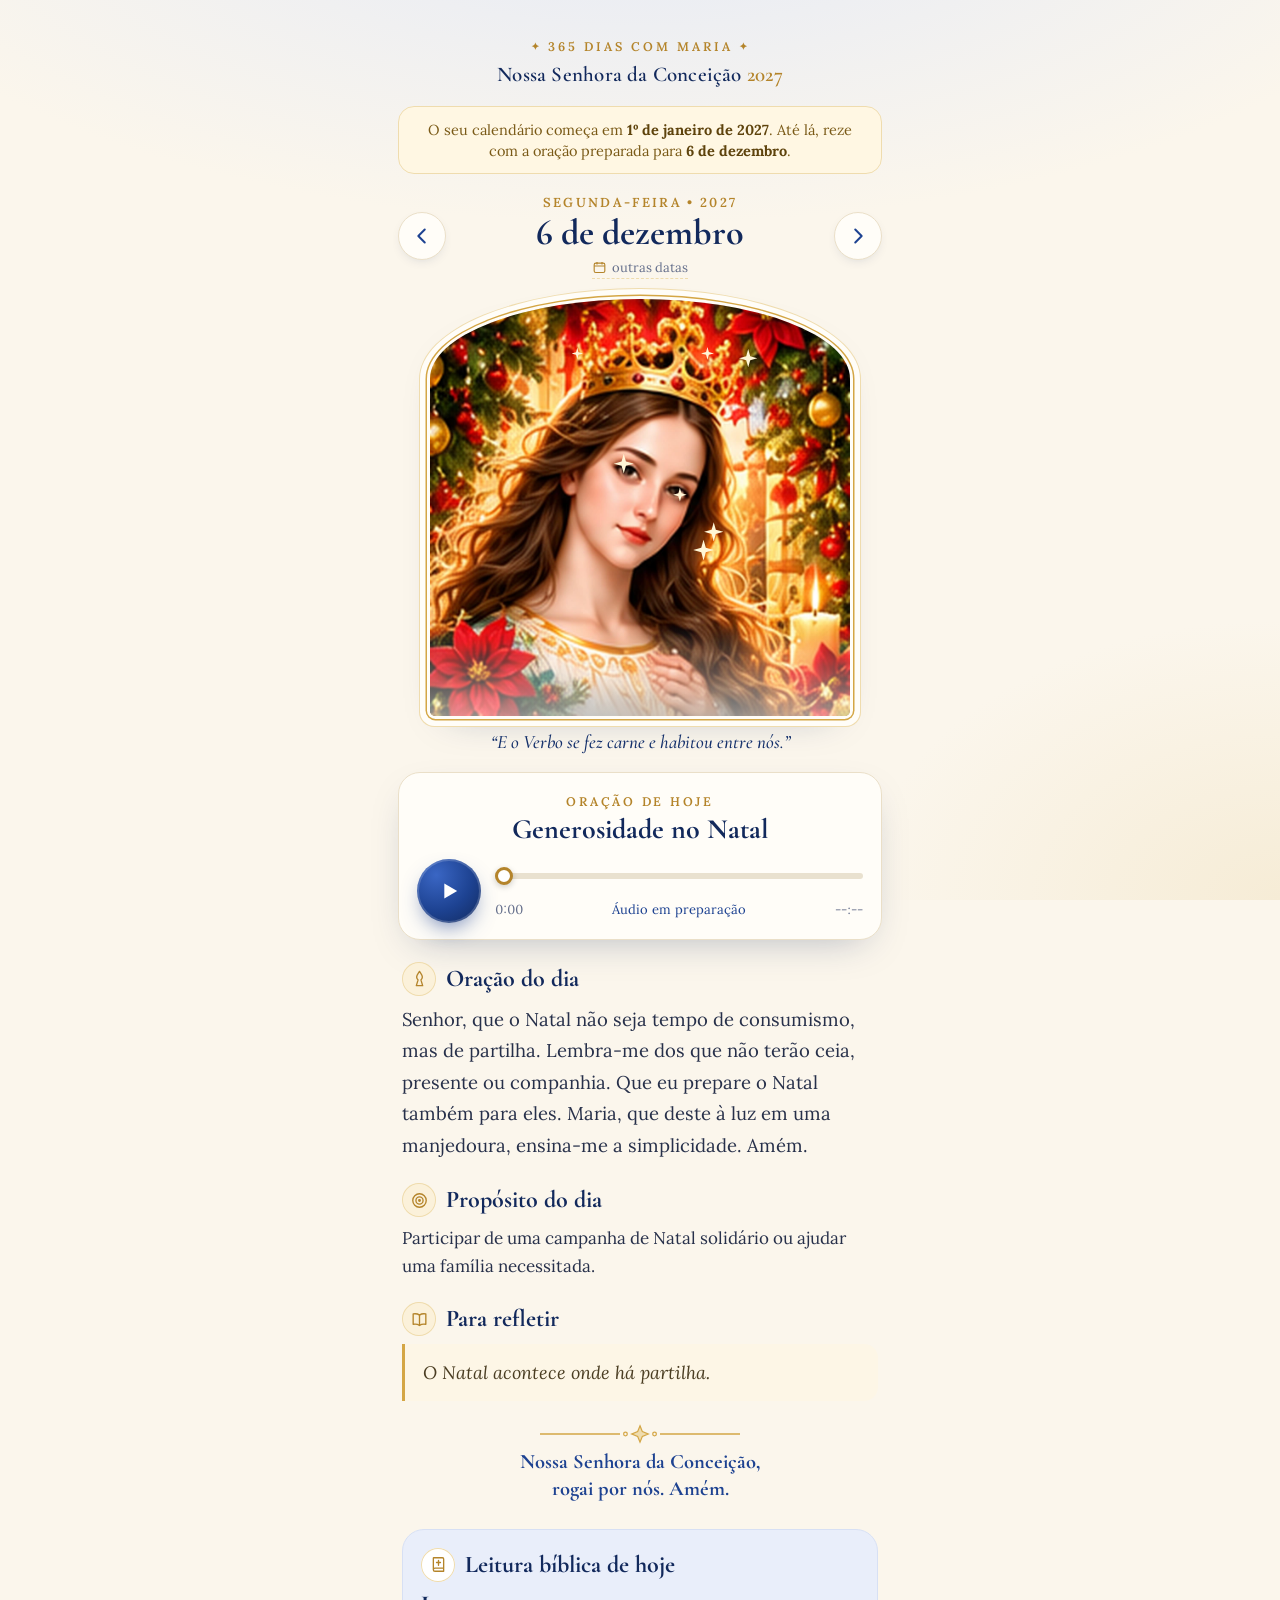
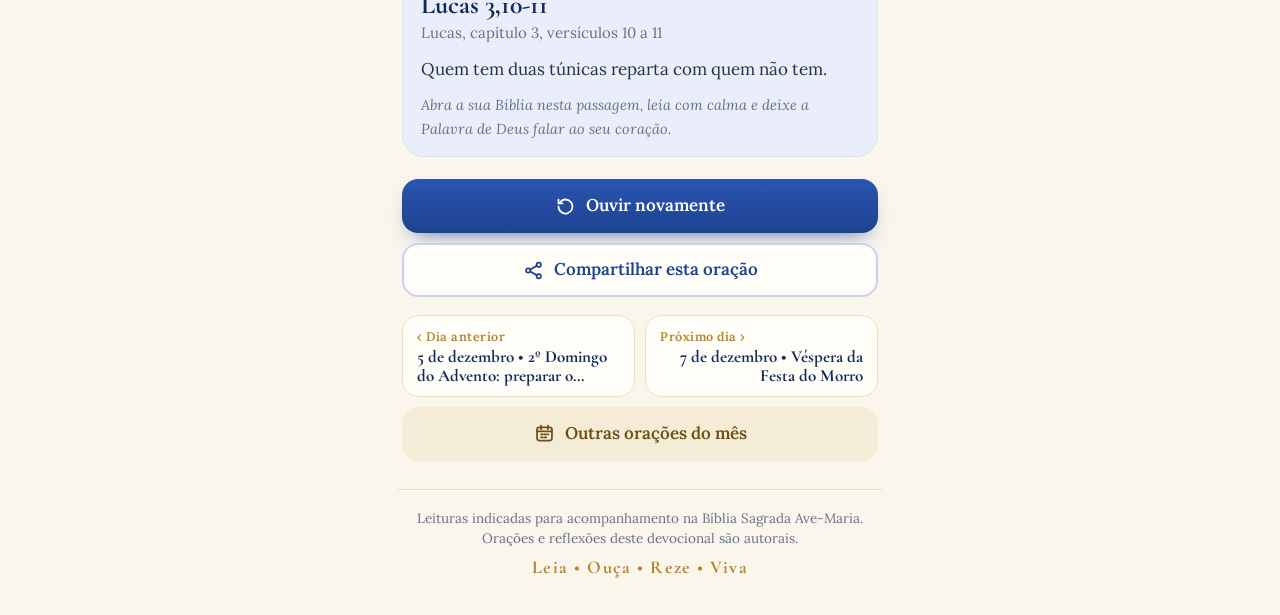
==== index.html @ 3a793ea5 "Publica o site do devocional 2027 Co-Authored-By: Claude Opus 5.5 <noreply@anthropic.com> Claude-Ses" ====
<!doctype html>
<html lang="pt-BR">
<head>
  <meta charset="utf-8">
  <meta name="viewport" content="width=device-width, initial-scale=1, viewport-fit=cover">
  <title>365 Dias com Maria • Nossa Senhora da Conceição 2027</title>
  <meta name="description" content="Devocional diário de Nossa Senhora da Conceição: oração, propósito, reflexão, leitura bíblica e áudio para cada dia de 2027.">
  <meta name="theme-color" content="#14306b">
  <meta property="og:title" content="365 Dias com Maria • Nossa Senhora da Conceição 2027">
  <meta property="og:description" content="Leia • Ouça • Reze • Viva. A oração de hoje com Nossa Senhora da Conceição.">
  <meta property="og:image" content="assets/icones/compartilhar.jpg">
  <link rel="icon" href="assets/icones/icone-192.png" type="image/png">
  <link rel="apple-touch-icon" href="assets/icones/icone-180.png">
  <link rel="manifest" href="manifest.webmanifest">
  <link rel="preconnect" href="https://fonts.googleapis.com">
  <link rel="preconnect" href="https://fonts.gstatic.com" crossorigin>
  <link href="https://fonts.googleapis.com/css2?family=Cormorant+Garamond:ital,wght@0,500;0,600;0,700;1,500&family=Lora:ital,wght@0,400;0,500;0,600;1,400&display=swap" rel="stylesheet">
  <link rel="stylesheet" href="style.css">
</head>
<body>
  <div class="fundo" aria-hidden="true"></div>

  <main class="pagina" id="pagina">
    <header class="topo">
      <p class="selo-projeto"><span class="cruzinha" aria-hidden="true">✦</span> 365 DIAS COM MARIA <span class="cruzinha" aria-hidden="true">✦</span></p>
      <p class="titulo-projeto">Nossa Senhora da Conceição <span>2027</span></p>
    </header>

    <div class="aviso" id="aviso" hidden></div>

    <section class="data-bloco" aria-live="polite">
      <button class="seta" id="btnAnterior" aria-label="Dia anterior">
        <svg viewBox="0 0 24 24" aria-hidden="true"><path d="M15 5l-7 7 7 7"/></svg>
      </button>
      <button class="data-centro" id="btnCalendario" aria-label="Escolher outra data">
        <span class="dia-semana" id="diaSemana">—</span>
        <span class="data-grande" id="dataGrande">Carregando…</span>
        <span class="trocar-data">
          <svg viewBox="0 0 24 24" aria-hidden="true"><rect x="3.5" y="5" width="17" height="15" rx="2.5"/><path d="M3.5 9.5h17M8 3v4M16 3v4"/></svg>
          outras datas
        </span>
      </button>
      <button class="seta" id="btnProximo" aria-label="Próximo dia">
        <svg viewBox="0 0 24 24" aria-hidden="true"><path d="M9 5l7 7-7 7"/></svg>
      </button>
    </section>

    <figure class="arte" id="arte">
      <div class="arco" id="arco">
        <img id="imgMes" alt="Ilustração de Nossa Senhora do mês" decoding="async">
        <div class="efeitos" id="efeitos" aria-hidden="true"></div>
        <div class="medalhao" id="medalhao" hidden aria-hidden="true"></div>
      </div>
      <figcaption class="faixa" id="faixa" hidden>
        <span class="faixa-titulo" id="faixaTitulo"></span>
        <span class="faixa-tipo" id="faixaTipo"></span>
      </figcaption>
      <p class="frase-mes" id="fraseMes"></p>
    </figure>

    <section class="cartao player" aria-labelledby="tituloOracaoHoje">
      <p class="rotulo-ouro">Oração de hoje</p>
      <h1 class="tema" id="tituloOracaoHoje">—</h1>
      <div class="audio">
        <button class="play" id="btnPlay" aria-label="Ouvir a oração">
          <svg class="i-play" viewBox="0 0 24 24" aria-hidden="true"><path d="M8 5.5v13l11-6.5z"/></svg>
          <svg class="i-pause" viewBox="0 0 24 24" aria-hidden="true"><path d="M7 5h3.5v14H7zM13.5 5H17v14h-3.5z"/></svg>
        </button>
        <div class="trilha">
          <input type="range" id="barra" min="0" max="1000" value="0" step="1" aria-label="Posição do áudio">
          <div class="tempos"><span id="tempoAtual">0:00</span><span id="estadoAudio">Toque para ouvir</span><span id="tempoTotal">--:--</span></div>
        </div>
      </div>
      <audio id="audio" preload="none"></audio>
    </section>

    <article class="conteudo">
      <section class="bloco">
        <h2><span class="icone" aria-hidden="true"><svg viewBox="0 0 24 24"><path d="M12 3c-1.2 2.4-3.6 4.2-3.6 7.2 0 1.6.8 2.8 1.8 3.6L8 21h8l-2.2-7.2c1-.8 1.8-2 1.8-3.6C15.6 7.2 13.2 5.4 12 3z"/></svg></span>Oração do dia</h2>
        <div class="texto-oracao" id="oracao"></div>
      </section>

      <section class="bloco">
        <h2><span class="icone" aria-hidden="true"><svg viewBox="0 0 24 24"><circle cx="12" cy="12" r="8.5"/><circle cx="12" cy="12" r="4.5"/><circle cx="12" cy="12" r="1"/></svg></span>Propósito do dia</h2>
        <div class="proposito" id="proposito"></div>
      </section>

      <section class="bloco">
        <h2><span class="icone" aria-hidden="true"><svg viewBox="0 0 24 24"><path d="M12 6.5C10 5 7 4.5 4 5v13c3-.5 6 0 8 1.5 2-1.5 5-2 8-1.5V5c-3-.5-6 0-8 1.5zM12 6.5v13"/></svg></span>Para refletir</h2>
        <blockquote class="reflexao" id="reflexao"></blockquote>
      </section>

      <div class="ornamento" aria-hidden="true">
        <svg viewBox="0 0 220 24"><path d="M0 12h88M132 12h88"/><path d="M110 3l2.6 6.4L119 12l-6.4 2.6L110 21l-2.6-6.4L101 12l6.4-2.6z"/><circle cx="94" cy="12" r="2"/><circle cx="126" cy="12" r="2"/></svg>
      </div>
      <p class="encerramento">Nossa Senhora da Conceição,<br>rogai por nós. Amém.</p>

      <section class="bloco leitura">
        <h2><span class="icone" aria-hidden="true"><svg viewBox="0 0 24 24"><path d="M6 3.5h11a1.5 1.5 0 0 1 1.5 1.5v15.5H7.5A2 2 0 0 1 5.5 18.5V4a.5.5 0 0 1 .5-.5zM5.5 18.5a2 2 0 0 1 2-2h11M12 7v6M9.5 9.5h5"/></svg></span>Leitura bíblica de hoje</h2>
        <p class="ref" id="leitura"></p>
        <p class="ref-extenso" id="leituraExtenso"></p>
        <p class="ref-tema" id="leituraTema"></p>
        <p class="dica">Abra a sua Bíblia nesta passagem, leia com calma e deixe a Palavra de Deus falar ao seu coração.</p>
      </section>

      <div class="acoes">
        <button class="botao primario" id="btnOuvirNovamente">
          <svg viewBox="0 0 24 24" aria-hidden="true"><path d="M4 12a8 8 0 1 0 2.4-5.7M4 4v4.5h4.5"/></svg>
          Ouvir novamente
        </button>
        <button class="botao secundario" id="btnCompartilhar">
          <svg viewBox="0 0 24 24" aria-hidden="true"><circle cx="18" cy="5.5" r="2.5"/><circle cx="6" cy="12" r="2.5"/><circle cx="18" cy="18.5" r="2.5"/><path d="M8.2 10.8l7.6-4.1M8.2 13.2l7.6 4.1"/></svg>
          Compartilhar esta oração
        </button>
      </div>

      <nav class="navegacao" aria-label="Navegar entre os dias">
        <button class="nav-dia" id="navAnterior"><small>‹ Dia anterior</small><span id="navAnteriorTexto"></span></button>
        <button class="nav-dia direita" id="navProximo"><small>Próximo dia ›</small><span id="navProximoTexto"></span></button>
      </nav>

      <button class="botao suave" id="btnOutras">
        <svg viewBox="0 0 24 24" aria-hidden="true"><rect x="3.5" y="5" width="17" height="15" rx="2.5"/><path d="M3.5 9.5h17M8 3v4M16 3v4M8 13h2M12 13h2M16 13h.5M8 16.5h2M12 16.5h2"/></svg>
        Outras orações do mês
      </button>
    </article>

    <footer class="rodape">
      <p>Leituras indicadas para acompanhamento na Bíblia Sagrada Ave-Maria. Orações e reflexões deste devocional são autorais.</p>
      <p class="slogan">Leia • Ouça • Reze • Viva</p>
    </footer>
  </main>

  <!-- Calendário / outras orações -->
  <div class="folha-fundo" id="folhaFundo" hidden></div>
  <section class="folha" id="folha" role="dialog" aria-modal="true" aria-labelledby="folhaTitulo" hidden>
    <div class="folha-alca" aria-hidden="true"></div>
    <div class="folha-topo">
      <button class="seta pequena" id="mesAnterior" aria-label="Mês anterior"><svg viewBox="0 0 24 24"><path d="M15 5l-7 7 7 7"/></svg></button>
      <h2 id="folhaTitulo">Janeiro 2027</h2>
      <button class="seta pequena" id="mesProximo" aria-label="Próximo mês"><svg viewBox="0 0 24 24"><path d="M9 5l7 7-7 7"/></svg></button>
    </div>
    <div class="grade-semana" aria-hidden="true"><span>D</span><span>S</span><span>T</span><span>Q</span><span>Q</span><span>S</span><span>S</span></div>
    <div class="grade" id="grade"></div>
    <ul class="lista-mes" id="listaMes"></ul>
    <div class="folha-rodape">
      <button class="botao suave" id="btnHoje">Voltar para hoje</button>
      <button class="botao primario" id="btnFecharFolha">Fechar</button>
    </div>
  </section>

  <div class="toast" id="toast" role="status" hidden></div>

  <script src="app.js" defer></script>
</body>
</html>
---- style.css ----
/* ==========================================================
   365 Dias com Maria • Nossa Senhora da Conceição 2027
   ========================================================== */
:root{
  --creme:#fbf6ec;
  --papel:#fffdf8;
  --azul:#1d4291;
  --azul-escuro:#12295c;
  --azul-suave:#e9eefa;
  --ouro:#b4842a;
  --ouro-vivo:#d4a645;
  --ouro-claro:#efdcae;
  --texto:#27304a;
  --suave:#66708c;
  --linha:#eadfc8;
  --sombra:0 14px 40px -18px rgba(18,41,92,.35);
  --acento:#1d4291;          /* muda conforme o mês */
  --acento-claro:#e9eefa;
  --raio:22px;
  --serif-titulo:"Cormorant Garamond", Georgia, "Times New Roman", serif;
  --serif-texto:"Lora", Georgia, "Times New Roman", serif;
}
*{box-sizing:border-box}
html{-webkit-text-size-adjust:100%}
body{
  margin:0;min-height:100vh;background:var(--creme);color:var(--texto);
  font-family:var(--serif-texto);font-size:17px;line-height:1.62;
  -webkit-font-smoothing:antialiased;
}
button{font:inherit;color:inherit;cursor:pointer;-webkit-tap-highlight-color:transparent}
svg{display:block}
[hidden]{display:none!important}

.fundo{
  position:fixed;inset:0;z-index:-1;pointer-events:none;
  background:
    radial-gradient(1200px 520px at 50% -140px, var(--acento-claro), transparent 70%),
    radial-gradient(600px 400px at 100% 100%, #f6ecd6, transparent 70%),
    var(--creme);
}

.pagina{max-width:520px;margin:0 auto;padding:calc(18px + env(safe-area-inset-top)) 18px calc(28px + env(safe-area-inset-bottom))}

/* ---------- Topo ---------- */
.topo{text-align:center;margin-bottom:14px}
.selo-projeto{
  margin:0;font-family:var(--serif-texto);font-weight:600;font-size:12.5px;letter-spacing:.24em;color:var(--ouro);
}
.cruzinha{font-size:10px;vertical-align:1px}
.titulo-projeto{
  margin:2px 0 0;font-family:var(--serif-titulo);font-weight:600;font-size:21px;color:var(--azul-escuro);letter-spacing:.01em
}
.titulo-projeto span{color:var(--ouro)}

.aviso{
  background:#fff7e3;border:1px solid var(--ouro-claro);color:#7a5a17;border-radius:16px;
  padding:12px 14px;font-size:14.5px;line-height:1.45;margin:0 0 14px;text-align:center
}
.aviso strong{color:#5e430c}

/* ---------- Data ---------- */
.data-bloco{display:flex;align-items:center;gap:8px;margin-bottom:16px}
.seta{
  flex:0 0 48px;height:48px;border-radius:50%;border:1px solid var(--linha);background:var(--papel);
  display:grid;place-items:center;box-shadow:0 4px 14px -8px rgba(18,41,92,.3);transition:transform .15s
}
.seta:active{transform:scale(.94)}
.seta svg{width:22px;height:22px;fill:none;stroke:var(--azul);stroke-width:2.2;stroke-linecap:round;stroke-linejoin:round}
.seta.pequena{flex-basis:42px;height:42px}
.data-centro{
  flex:1;background:none;border:0;padding:4px 0;text-align:center;display:flex;flex-direction:column;align-items:center
}
.dia-semana{font-size:13px;text-transform:uppercase;letter-spacing:.18em;color:var(--ouro);font-weight:600}
.data-grande{font-family:var(--serif-titulo);font-size:31px;line-height:1.1;font-weight:700;color:var(--azul-escuro)}
.trocar-data{display:inline-flex;align-items:center;gap:5px;margin-top:4px;font-size:13px;color:var(--suave);border-bottom:1px dashed var(--ouro-claro)}
.trocar-data svg{width:15px;height:15px;fill:none;stroke:var(--ouro);stroke-width:1.8}

/* ---------- Arte do mês (arco de igreja) ---------- */
.arte{margin:0 0 18px;position:relative}
.arco{
  position:relative;aspect-ratio:4/5;width:100%;max-width:420px;margin:0 auto;
  border-radius:999px 999px 26px 26px / 380px 380px 26px 26px;
  overflow:hidden;background:#f1e7d3;
  box-shadow:0 0 0 3px var(--papel),0 0 0 4.5px var(--ouro-vivo),0 0 0 10px var(--papel),0 0 0 11px var(--ouro-claro),var(--sombra);
}
.arco img{width:100%;height:100%;object-fit:contain;object-position:center;display:block;opacity:0;transition:opacity .5s ease}
.arco img.ok{opacity:1}
.arco::after{
  content:"";position:absolute;inset:auto 0 0 0;height:22%;
  background:linear-gradient(to bottom,transparent,rgba(255,253,248,.55));pointer-events:none
}
.medalhao{
  position:absolute;top:14px;left:50%;transform:translateX(-50%);
  width:54px;height:54px;border-radius:50%;display:grid;place-items:center;z-index:3;
  background:radial-gradient(circle at 35% 30%,#fff8e3,#f3dfa9 60%,#d9b25a);
  box-shadow:0 0 0 2px #fffdf8,0 0 0 3.5px var(--ouro-vivo),0 8px 20px -6px rgba(0,0,0,.35)
}
.medalhao svg{width:28px;height:28px;fill:none;stroke:#7a5410;stroke-width:1.7;stroke-linecap:round;stroke-linejoin:round}
.faixa{
  position:relative;z-index:4;margin:-22px auto 0;width:max-content;max-width:92%;
  background:linear-gradient(180deg,#fffaf0,#fbefd3);border:1.5px solid var(--ouro-vivo);
  border-radius:999px;padding:8px 20px 7px;text-align:center;box-shadow:0 10px 24px -14px rgba(0,0,0,.45)
}
.faixa-titulo{display:block;font-family:var(--serif-titulo);font-weight:700;font-size:19px;line-height:1.15;color:var(--azul-escuro)}
.faixa-tipo{display:block;font-size:11.5px;letter-spacing:.14em;text-transform:uppercase;color:var(--ouro);font-weight:600;margin-top:2px}
.frase-mes{
  text-align:center;margin:14px auto 0;max-width:400px;font-family:var(--serif-titulo);font-style:italic;font-weight:500;
  font-size:19px;line-height:1.3;color:var(--acento)
}

/* Efeitos das datas especiais */
.efeitos{position:absolute;inset:0;pointer-events:none;z-index:2;overflow:hidden}
.efeitos i{position:absolute;display:block}
.ef-brilho{width:6px;height:6px;border-radius:50%;background:#fff;box-shadow:0 0 10px 3px rgba(255,236,170,.9);animation:piscar 3.2s ease-in-out infinite}
.ef-estrela{width:14px;height:14px;background:#fff6d6;clip-path:polygon(50% 0,61% 39%,100% 50%,61% 61%,50% 100%,39% 61%,0 50%,39% 39%);filter:drop-shadow(0 0 4px rgba(255,220,120,.9));animation:piscar 3.6s ease-in-out infinite}
.ef-petala{width:12px;height:16px;border-radius:70% 10% 70% 10%;background:linear-gradient(135deg,#ffd3dc,#f39ab0);opacity:.85;animation:cair 9s linear infinite}
.ef-petala.branca{background:linear-gradient(135deg,#fff,#f1e6d0)}
.ef-balao{width:27px;height:34px;border-radius:50% 50% 46% 46%;opacity:.9;animation:subir 12s linear infinite}
.ef-balao::after{content:"";position:absolute;left:50%;top:100%;width:1px;height:22px;background:rgba(0,0,0,.25)}
.ef-fogo{width:0;height:0;animation:none}
.ef-fogo b{position:absolute;left:0;top:0;width:5px;height:5px;margin:-2.5px;border-radius:50%;box-shadow:0 0 8px 2px rgba(255,220,140,.85);opacity:0;animation:explodir 3.6s ease-out infinite}
@keyframes explodir{0%{transform:translate(0,0) scale(.4);opacity:0}8%{opacity:1}55%{opacity:.9}80%,100%{transform:translate(var(--dx),calc(var(--dy) + 14px)) scale(.7);opacity:0}}
.ef-luz{inset:-30% -30% auto -30%;height:80%;background:radial-gradient(closest-side,rgba(255,244,205,.85),transparent);animation:pulsar 5s ease-in-out infinite}
.ef-vela{width:100%;height:36%;left:0;bottom:0;background:radial-gradient(60% 80% at 50% 100%,rgba(255,190,90,.38),transparent)}
.ef-bandeiras{left:0;right:0;top:9%;height:44px}
.ef-bandeiras svg{width:100%;height:100%}
.ef-pomba{width:28px;height:28px;opacity:.9;animation:planar 10s ease-in-out infinite}
.ef-pomba svg{width:100%;height:100%;fill:#fff;filter:drop-shadow(0 2px 4px rgba(0,0,0,.2))}
@keyframes piscar{0%,100%{opacity:.15;transform:scale(.6)}50%{opacity:1;transform:scale(1)}}
@keyframes cair{0%{transform:translateY(-30px) rotate(0)}100%{transform:translateY(560px) rotate(320deg)}}
@keyframes subir{0%{transform:translateY(0)}100%{transform:translateY(-620px)}}
@keyframes pulsar{0%,100%{opacity:.55}50%{opacity:1}}
@keyframes planar{0%,100%{transform:translate(0,0)}50%{transform:translate(14px,-10px)}}
@media (prefers-reduced-motion:reduce){.efeitos i{animation:none!important}}

/* ---------- Player ---------- */
.cartao{background:var(--papel);border:1px solid var(--linha);border-radius:var(--raio);box-shadow:var(--sombra)}
.player{padding:18px 18px 16px;margin-bottom:22px;text-align:center}
.rotulo-ouro{margin:0;font-size:12.5px;letter-spacing:.22em;text-transform:uppercase;color:var(--ouro);font-weight:600}
.tema{margin:2px 0 14px;font-family:var(--serif-titulo);font-weight:700;font-size:28px;line-height:1.12;color:var(--azul-escuro)}
.audio{display:flex;align-items:center;gap:14px;text-align:left}
.play{
  flex:0 0 64px;height:64px;border-radius:50%;border:0;display:grid;place-items:center;
  background:radial-gradient(circle at 30% 25%,#3a66c4,var(--azul) 55%,var(--azul-escuro));
  box-shadow:0 10px 22px -8px rgba(29,66,145,.7),inset 0 0 0 2px rgba(255,255,255,.18);transition:transform .15s
}
.play:active{transform:scale(.94)}
.play svg{width:28px;height:28px;fill:#fff}
.play .i-pause{display:none}
.play.tocando .i-play{display:none}
.play.tocando .i-pause{display:block}
.play.carregando{animation:pulsar 1.2s ease-in-out infinite}
.trilha{flex:1;min-width:0}
input[type=range]{
  -webkit-appearance:none;appearance:none;width:100%;height:28px;background:transparent;margin:0;cursor:pointer
}
input[type=range]::-webkit-slider-runnable-track{height:6px;border-radius:6px;background:linear-gradient(to right,var(--ouro-vivo) var(--p,0%),#e9e1cf var(--p,0%))}
input[type=range]::-moz-range-track{height:6px;border-radius:6px;background:#e9e1cf}
input[type=range]::-moz-range-progress{height:6px;border-radius:6px;background:var(--ouro-vivo)}
input[type=range]::-webkit-slider-thumb{-webkit-appearance:none;width:18px;height:18px;border-radius:50%;margin-top:-6px;background:#fff;border:3px solid var(--ouro);box-shadow:0 2px 6px rgba(0,0,0,.2)}
input[type=range]::-moz-range-thumb{width:14px;height:14px;border-radius:50%;background:#fff;border:3px solid var(--ouro)}
.tempos{display:flex;justify-content:space-between;gap:8px;font-size:13px;color:var(--suave);font-variant-numeric:tabular-nums}
#estadoAudio{flex:1;text-align:center;white-space:nowrap;overflow:hidden;text-overflow:ellipsis;color:var(--azul)}

/* ---------- Conteúdo ---------- */
.conteudo{padding:0 4px}
.bloco{margin:0 0 22px}
.bloco h2{
  display:flex;align-items:center;gap:10px;margin:0 0 8px;
  font-family:var(--serif-titulo);font-size:24px;font-weight:700;color:var(--azul-escuro);line-height:1.15
}
.icone{flex:0 0 34px;height:34px;border-radius:50%;display:grid;place-items:center;background:#fbf1da;box-shadow:inset 0 0 0 1px var(--ouro-claro)}
.icone svg{width:19px;height:19px;fill:none;stroke:var(--ouro);stroke-width:1.7;stroke-linecap:round;stroke-linejoin:round}
.bloco p{margin:0}
.texto-oracao{font-size:18.5px;line-height:1.7}
.texto-oracao p+p{margin-top:14px!important}
.passos{list-style:none;counter-reset:passo;margin:2px 0 0;padding:0;display:grid;gap:10px}
.passos li{counter-increment:passo;position:relative;padding:10px 12px 10px 48px;background:var(--papel);border:1px solid var(--linha);border-radius:14px;line-height:1.45}
.passos li::before{content:counter(passo);position:absolute;left:10px;top:9px;width:28px;height:28px;border-radius:50%;display:grid;place-items:center;background:linear-gradient(180deg,#e8c675,var(--ouro));color:#fff;font-family:var(--serif-titulo);font-weight:700;font-size:17px;line-height:1}
.reflexao{
  margin:0;padding:14px 18px;border-left:3px solid var(--ouro-vivo);background:#fdf6e6;border-radius:0 14px 14px 0;
  font-style:italic;font-size:18px;color:#4a3d22
}
.ornamento{display:flex;justify-content:center;margin:6px 0 4px}
.ornamento svg{width:200px;height:22px;fill:none;stroke:var(--ouro-vivo);stroke-width:1.4}
.ornamento svg path:nth-child(2){fill:var(--ouro-claro)}
.encerramento{
  text-align:center;margin:0 0 26px;font-family:var(--serif-titulo);font-weight:700;font-size:20.5px;line-height:1.3;color:var(--azul)
}
.leitura{background:var(--azul-suave);border-radius:var(--raio);padding:18px 18px 16px;border:1px solid #d7e0f4}
.leitura .icone{background:#fff}
.ref{font-family:var(--serif-titulo);font-weight:700;font-size:26px;color:var(--azul-escuro);line-height:1.15;margin-bottom:2px!important}
.ref-extenso{font-size:15px;color:var(--suave);margin-bottom:10px!important}
.ref-tema{font-size:17px;margin-bottom:10px!important}
.dica{font-size:14.5px;color:var(--suave);font-style:italic}

.acoes{display:grid;gap:10px;margin:4px 0 18px}
.botao{
  display:flex;align-items:center;justify-content:center;gap:10px;width:100%;min-height:54px;padding:12px 18px;
  border-radius:16px;font-family:var(--serif-texto);font-weight:600;font-size:17px;border:0;transition:transform .12s
}
.botao:active{transform:scale(.98)}
.botao svg{width:21px;height:21px;fill:none;stroke:currentColor;stroke-width:2;stroke-linecap:round;stroke-linejoin:round}
.botao.primario{background:linear-gradient(180deg,#2a55b0,var(--azul));color:#fff;box-shadow:0 10px 22px -12px rgba(29,66,145,.9)}
.botao.secundario{background:var(--papel);color:var(--azul);box-shadow:inset 0 0 0 2px #c7d3ee}
.botao.suave{background:#f5ecd8;color:#6d5114}

.navegacao{display:grid;grid-template-columns:1fr 1fr;gap:10px;margin-bottom:10px}
.nav-dia{
  text-align:left;background:var(--papel);border:1px solid var(--linha);border-radius:16px;padding:10px 14px;min-height:66px;
  display:flex;flex-direction:column;justify-content:center
}
.nav-dia.direita{text-align:right}
.nav-dia small{font-size:12.5px;color:var(--ouro);font-weight:600;letter-spacing:.04em}
.nav-dia span{font-family:var(--serif-titulo);font-weight:700;font-size:17px;line-height:1.15;color:var(--azul-escuro);display:-webkit-box;-webkit-line-clamp:2;-webkit-box-orient:vertical;overflow:hidden}
.nav-dia:disabled{opacity:.45}

.rodape{text-align:center;margin-top:28px;padding-top:18px;border-top:1px solid var(--linha);color:var(--suave);font-size:13.5px;line-height:1.5}
.rodape p{margin:0 0 6px}
.slogan{font-family:var(--serif-titulo);font-weight:700;font-size:18px;color:var(--ouro);letter-spacing:.08em}

/* ---------- Folha do calendário ---------- */
.folha-fundo{position:fixed;inset:0;background:rgba(18,30,60,.45);z-index:20;animation:aparecer .2s ease}
.folha{
  position:fixed;left:0;right:0;bottom:0;z-index:21;max-width:520px;margin:0 auto;
  background:var(--papel);border-radius:26px 26px 0 0;padding:10px 18px calc(18px + env(safe-area-inset-bottom));
  max-height:90vh;overflow:auto;box-shadow:0 -20px 50px -20px rgba(0,0,0,.4);animation:subirFolha .25s ease
}
@keyframes aparecer{from{opacity:0}}
@keyframes subirFolha{from{transform:translateY(40px);opacity:0}}
.folha-alca{width:46px;height:5px;border-radius:5px;background:#e2d7bf;margin:0 auto 10px}
.folha-topo{display:flex;align-items:center;justify-content:space-between;margin-bottom:10px}
.folha-topo h2{margin:0;font-family:var(--serif-titulo);font-size:26px;color:var(--azul-escuro)}
.grade-semana,.grade{display:grid;grid-template-columns:repeat(7,1fr);gap:5px}
.grade-semana span{text-align:center;font-size:12.5px;font-weight:600;color:var(--ouro);padding-bottom:4px}
.grade-semana span:first-child{color:#b2443b}
.grade button{
  position:relative;aspect-ratio:1;border:0;border-radius:12px;background:#f8f2e4;font-family:var(--serif-titulo);
  font-size:19px;font-weight:700;color:var(--azul-escuro);padding:0
}
.grade button.domingo{color:#b2443b}
.grade button.especial::after{content:"";position:absolute;left:50%;bottom:6px;width:6px;height:6px;margin-left:-3px;border-radius:50%;background:var(--ouro-vivo)}
.grade button.hoje{box-shadow:inset 0 0 0 2px var(--ouro-vivo)}
.grade button.ativo{background:var(--azul);color:#fff}
.grade button.ativo::after{background:#fff}
.lista-mes{list-style:none;margin:16px 0 10px;padding:0;display:grid;gap:6px}
.lista-mes li button{
  width:100%;display:flex;gap:12px;align-items:center;text-align:left;border:0;background:none;padding:8px 6px;border-radius:12px
}
.lista-mes li button:hover{background:#faf3e3}
.lista-mes .num{flex:0 0 40px;height:40px;border-radius:50%;display:grid;place-items:center;background:#fbf1da;color:var(--ouro);font-family:var(--serif-titulo);font-weight:700;font-size:18px}
.lista-mes .txt{display:flex;flex-direction:column;line-height:1.25}
.lista-mes .txt b{font-family:var(--serif-titulo);font-size:18px;color:var(--azul-escuro)}
.lista-mes .txt small{font-size:12.5px;color:var(--suave)}
.lista-mes .rotulo{font-size:12px;letter-spacing:.18em;text-transform:uppercase;color:var(--ouro);font-weight:600;padding:6px 6px 0}
.folha-rodape{display:grid;grid-template-columns:1fr 1fr;gap:10px;margin-top:6px}

.toast{
  position:fixed;left:50%;bottom:calc(22px + env(safe-area-inset-bottom));transform:translateX(-50%);z-index:30;
  background:var(--azul-escuro);color:#fff;padding:12px 18px;border-radius:14px;font-size:15px;max-width:90vw;text-align:center;
  box-shadow:0 12px 30px -10px rgba(0,0,0,.5)
}

@media (min-width:700px){
  .pagina{padding-top:36px}
  .data-grande{font-size:36px}
}
@media (max-width:360px){
  body{font-size:16px}
  .data-grande{font-size:26px}
  .tema{font-size:25px}
  .texto-oracao{font-size:17.5px}
}
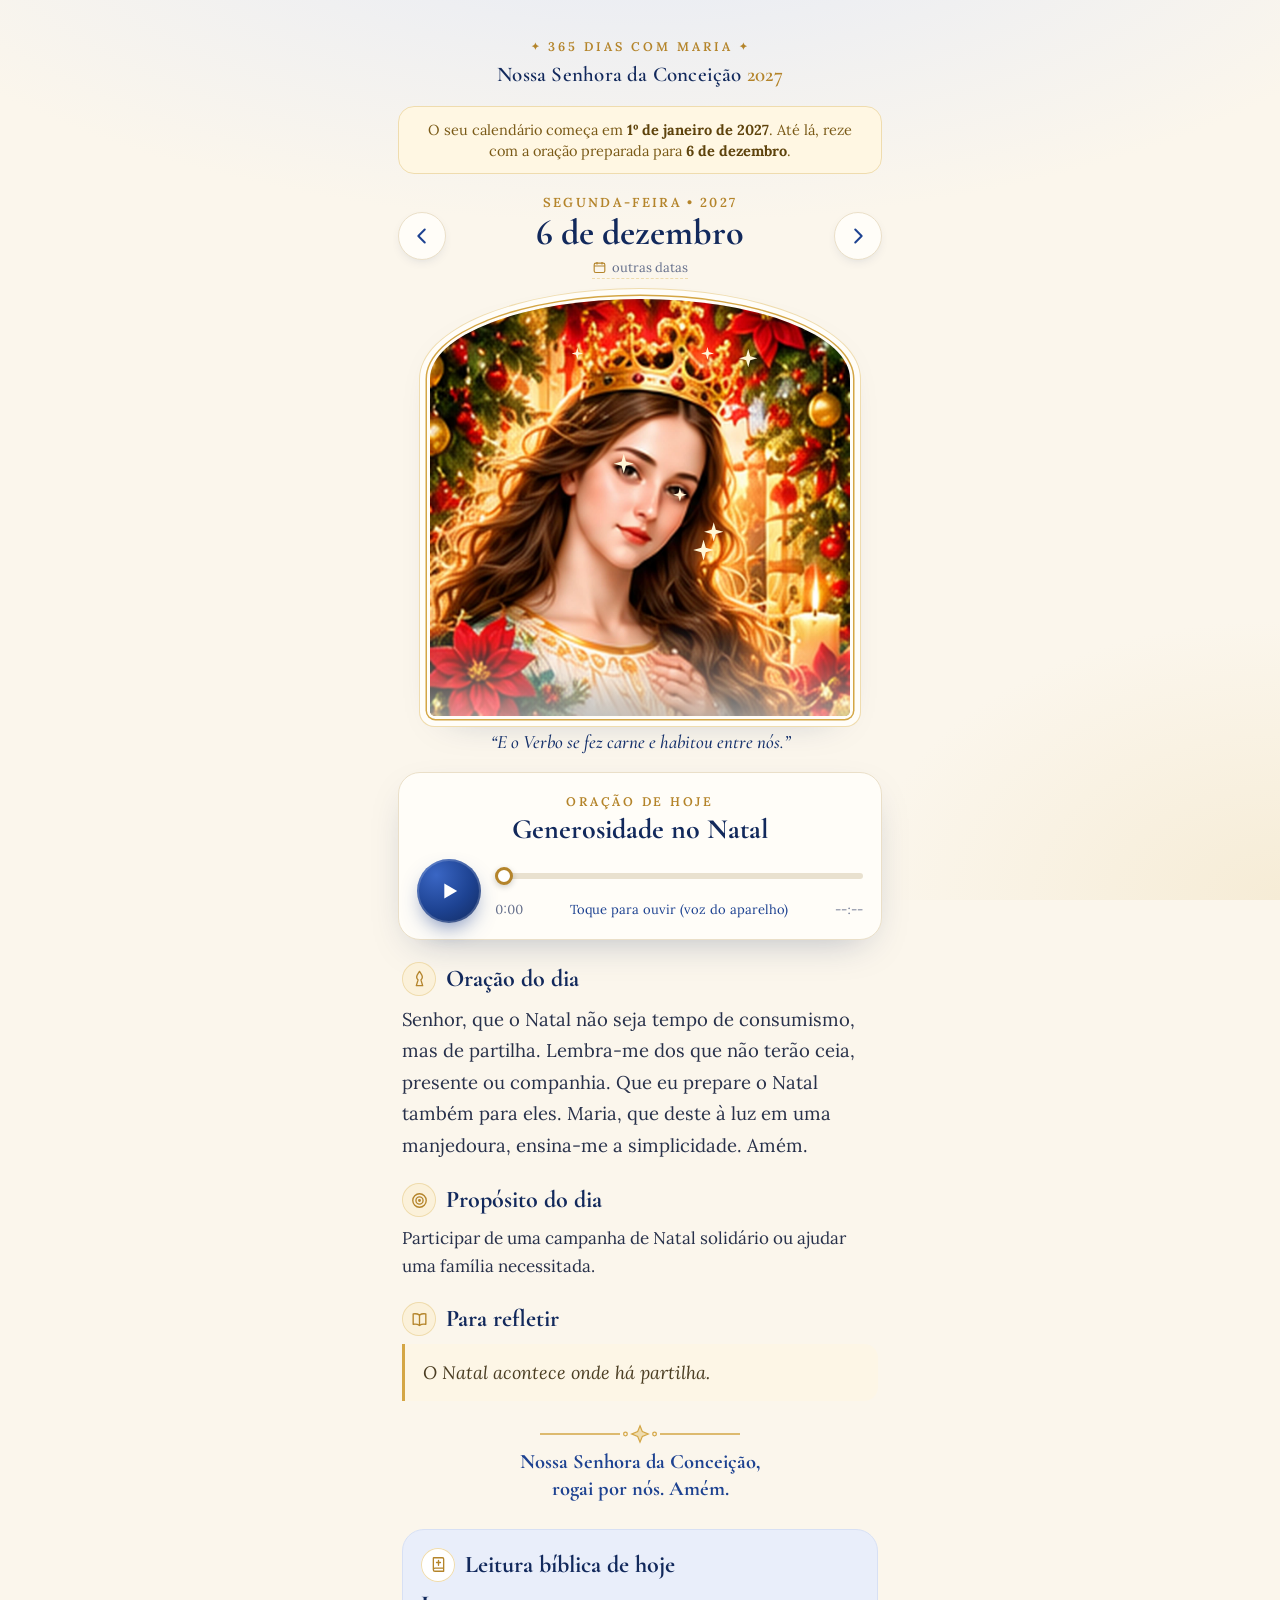
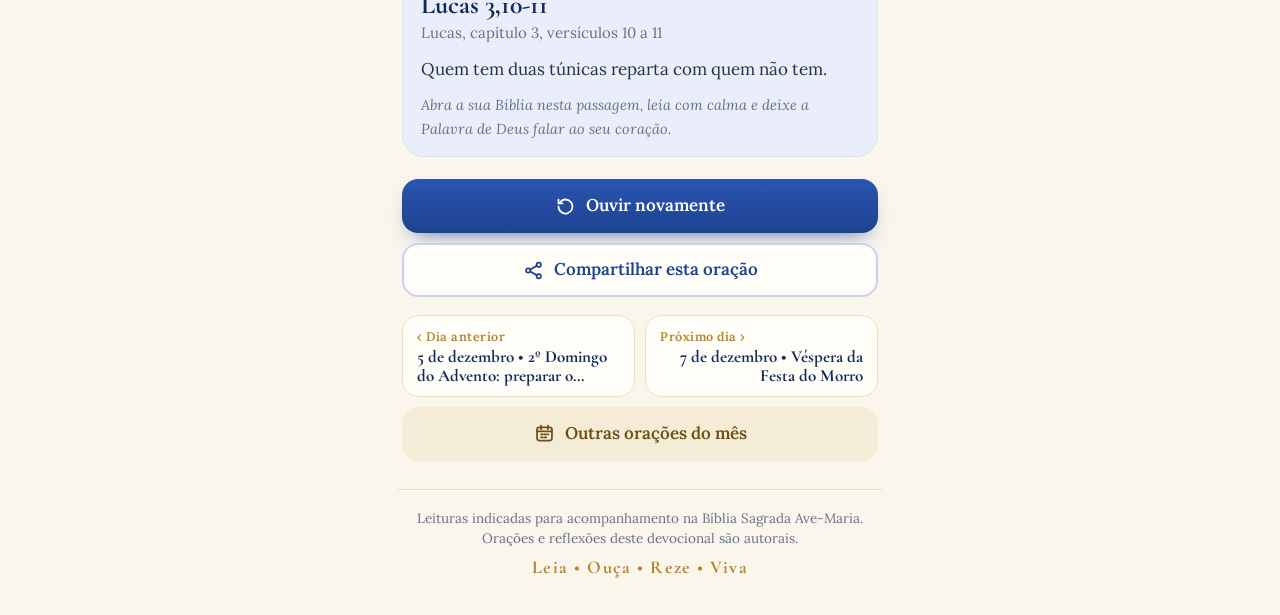
==== commit c3482143: "Endereço definitivo na prévia de link: devocional-2027.pages.dev Co-Authored-By: Claude Opus 5.5 <no" ====
--- a/index.html
+++ b/index.html
@@ -6,9 +6,10 @@
   <title>365 Dias com Maria • Nossa Senhora da Conceição 2027</title>
   <meta name="description" content="Devocional diário de Nossa Senhora da Conceição: oração, propósito, reflexão, leitura bíblica e áudio para cada dia de 2027.">
   <meta name="theme-color" content="#14306b">
+  <meta property="og:url" content="https://devocional-2027.pages.dev/">
   <meta property="og:title" content="365 Dias com Maria • Nossa Senhora da Conceição 2027">
   <meta property="og:description" content="Leia • Ouça • Reze • Viva. A oração de hoje com Nossa Senhora da Conceição.">
-  <meta property="og:image" content="assets/icones/compartilhar.jpg">
+  <meta property="og:image" content="https://devocional-2027.pages.dev/assets/icones/compartilhar.jpg">
   <link rel="icon" href="assets/icones/icone-192.png" type="image/png">
   <link rel="apple-touch-icon" href="assets/icones/icone-180.png">
   <link rel="manifest" href="manifest.webmanifest">
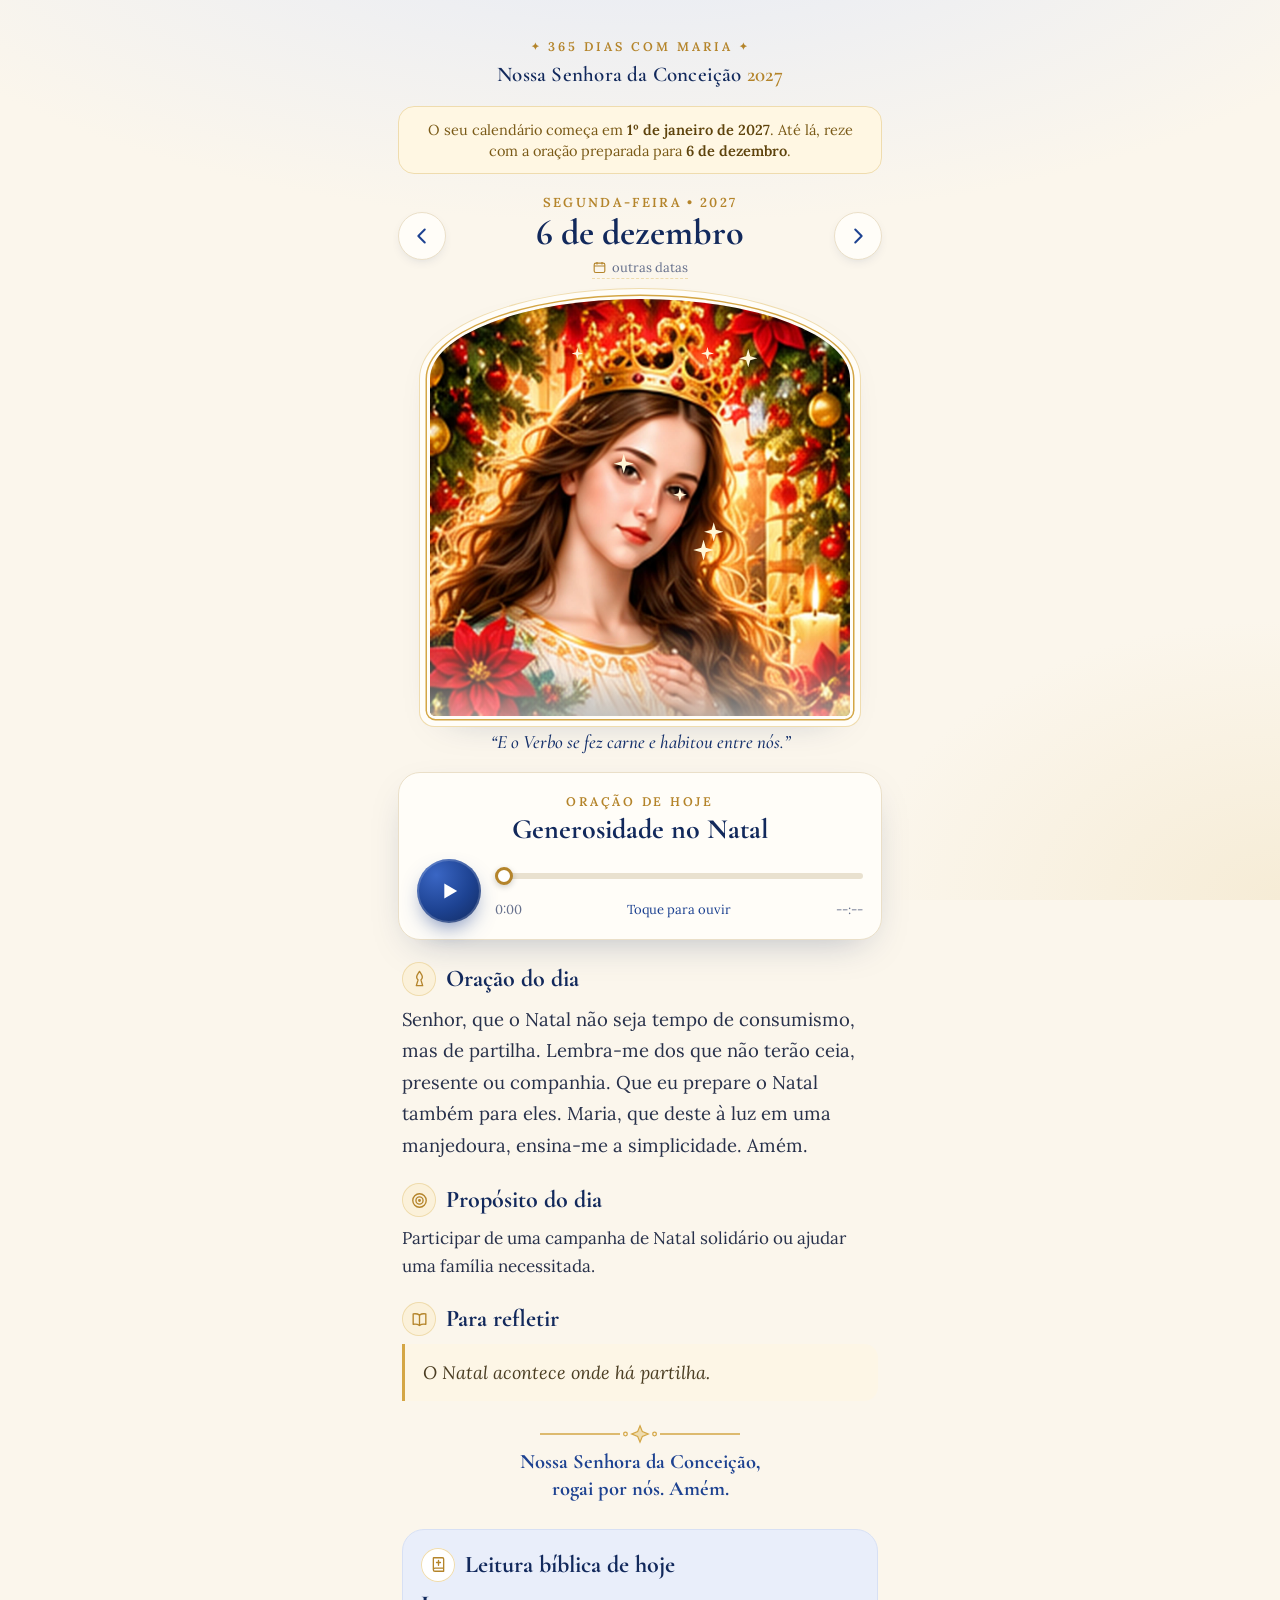
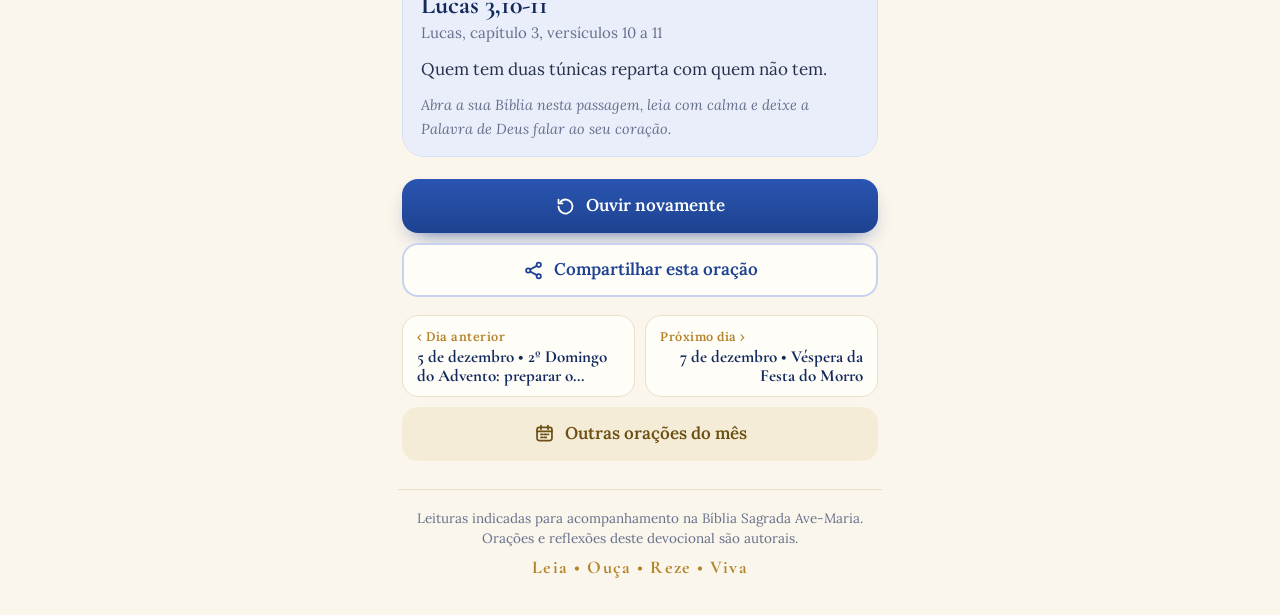
==== commit 4508f086: "Segurança e velocidade: fontes locais, CSP, cabeçalhos, imagens leves, testes e monitoramento - Font" ====
--- a/index.html
+++ b/index.html
@@ -3,6 +3,8 @@
 <head>
   <meta charset="utf-8">
   <meta name="viewport" content="width=device-width, initial-scale=1, viewport-fit=cover">
+  <meta http-equiv="Content-Security-Policy" content="default-src 'self'; script-src 'self' https://static.cloudflareinsights.com; style-src 'self'; img-src 'self' data:; media-src 'self'; font-src 'self'; connect-src 'self' https://cloudflareinsights.com; manifest-src 'self'; worker-src 'self'; base-uri 'self'; form-action 'none'; object-src 'none'">
+  <meta name="referrer" content="strict-origin-when-cross-origin">
   <title>365 Dias com Maria • Nossa Senhora da Conceição 2027</title>
   <meta name="description" content="Devocional diário de Nossa Senhora da Conceição: oração, propósito, reflexão, leitura bíblica e áudio para cada dia de 2027.">
   <meta name="theme-color" content="#14306b">
@@ -13,9 +15,8 @@
   <link rel="icon" href="assets/icones/icone-192.png" type="image/png">
   <link rel="apple-touch-icon" href="assets/icones/icone-180.png">
   <link rel="manifest" href="manifest.webmanifest">
-  <link rel="preconnect" href="https://fonts.googleapis.com">
-  <link rel="preconnect" href="https://fonts.gstatic.com" crossorigin>
-  <link href="https://fonts.googleapis.com/css2?family=Cormorant+Garamond:ital,wght@0,500;0,600;0,700;1,500&family=Lora:ital,wght@0,400;0,500;0,600;1,400&display=swap" rel="stylesheet">
+  <link rel="preload" href="assets/fontes/cormorant.woff2" as="font" type="font/woff2" crossorigin>
+  <link rel="preload" href="assets/fontes/lora.woff2" as="font" type="font/woff2" crossorigin>
   <link rel="stylesheet" href="style.css">
 </head>
 <body>
--- a/style.css
+++ b/style.css
@@ -1,6 +1,11 @@
 /* ==========================================================
    365 Dias com Maria • Nossa Senhora da Conceição 2027
    ========================================================== */
+/* Fontes no próprio site (sem depender do Google). Licença SIL OFL em assets/fontes. */
+@font-face{font-family:"Cormorant Garamond";src:url("assets/fontes/cormorant.woff2") format("woff2");font-weight:500 700;font-style:normal;font-display:swap}
+@font-face{font-family:"Cormorant Garamond";src:url("assets/fontes/cormorant-italic.woff2") format("woff2");font-weight:500;font-style:italic;font-display:swap}
+@font-face{font-family:"Lora";src:url("assets/fontes/lora.woff2") format("woff2");font-weight:400 600;font-style:normal;font-display:swap}
+@font-face{font-family:"Lora";src:url("assets/fontes/lora-italic.woff2") format("woff2");font-weight:400;font-style:italic;font-display:swap}
 :root{
   --creme:#fbf6ec;
   --papel:#fffdf8;
